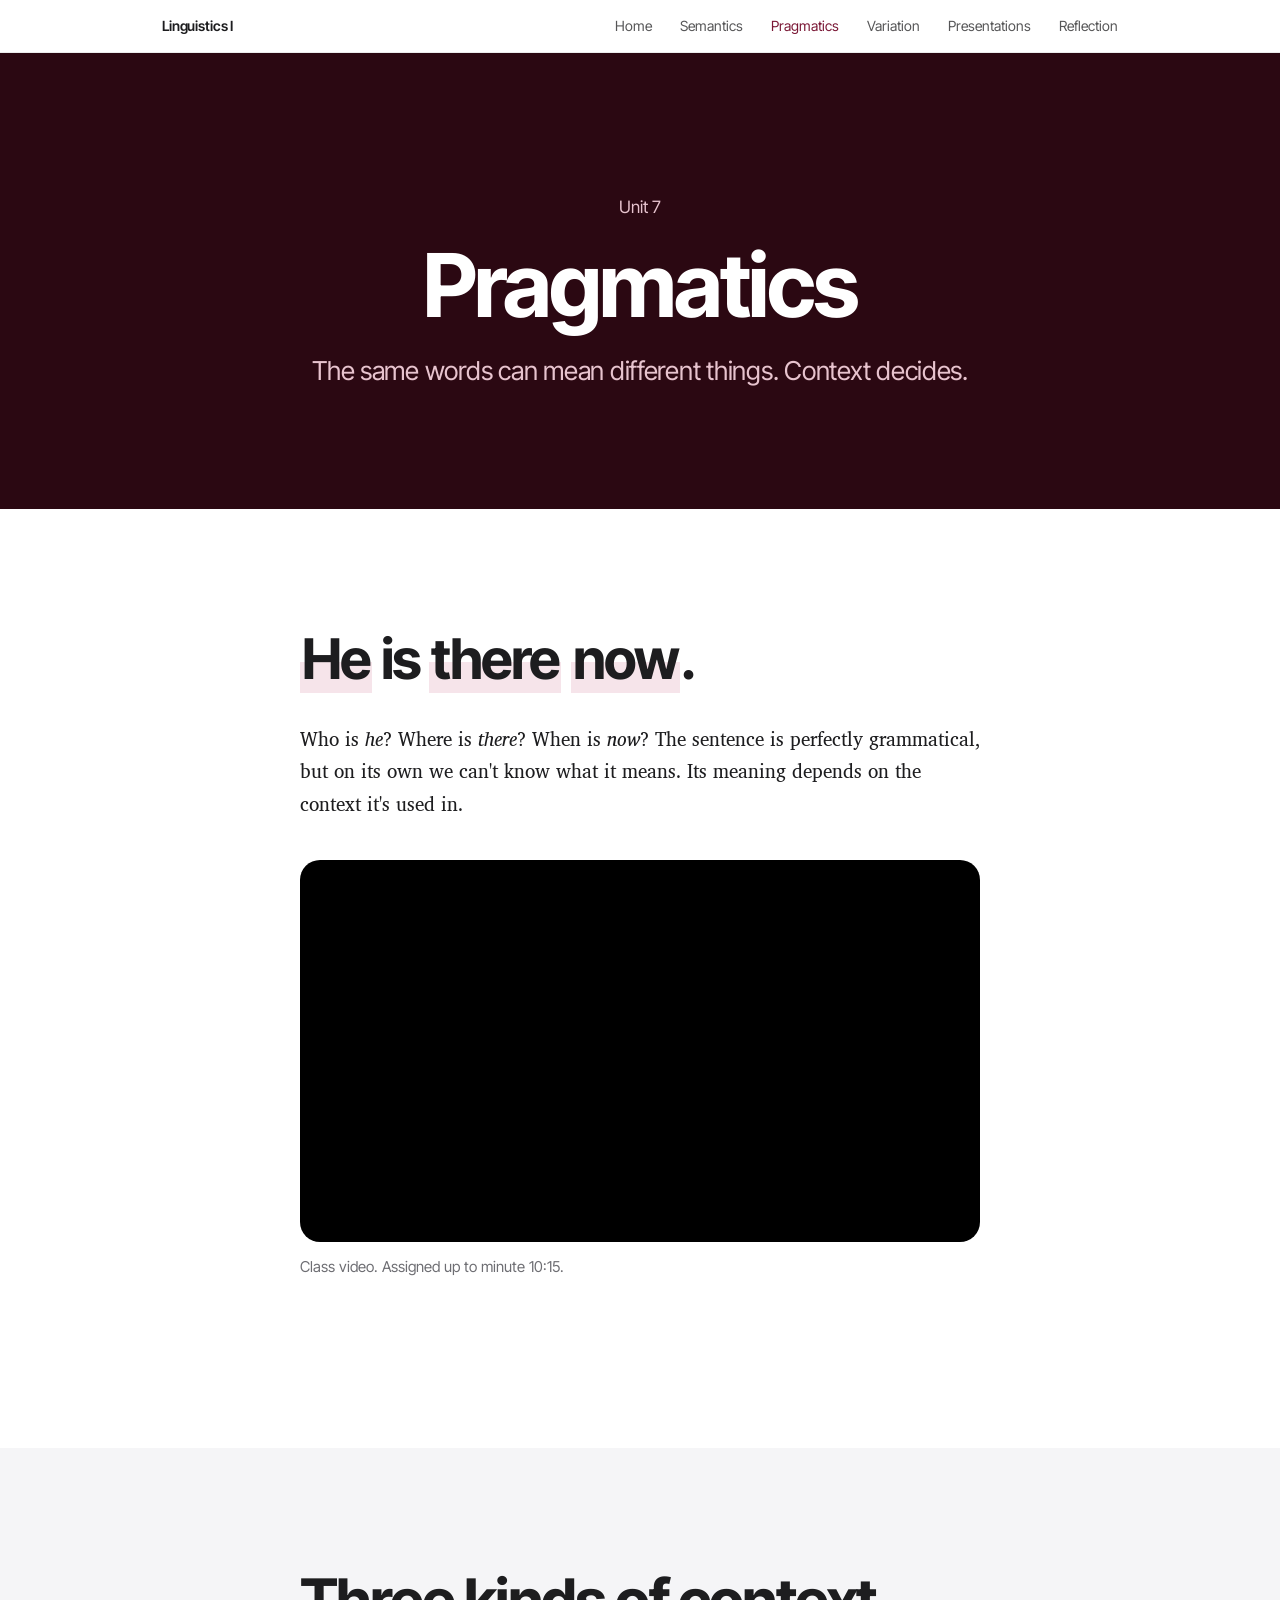
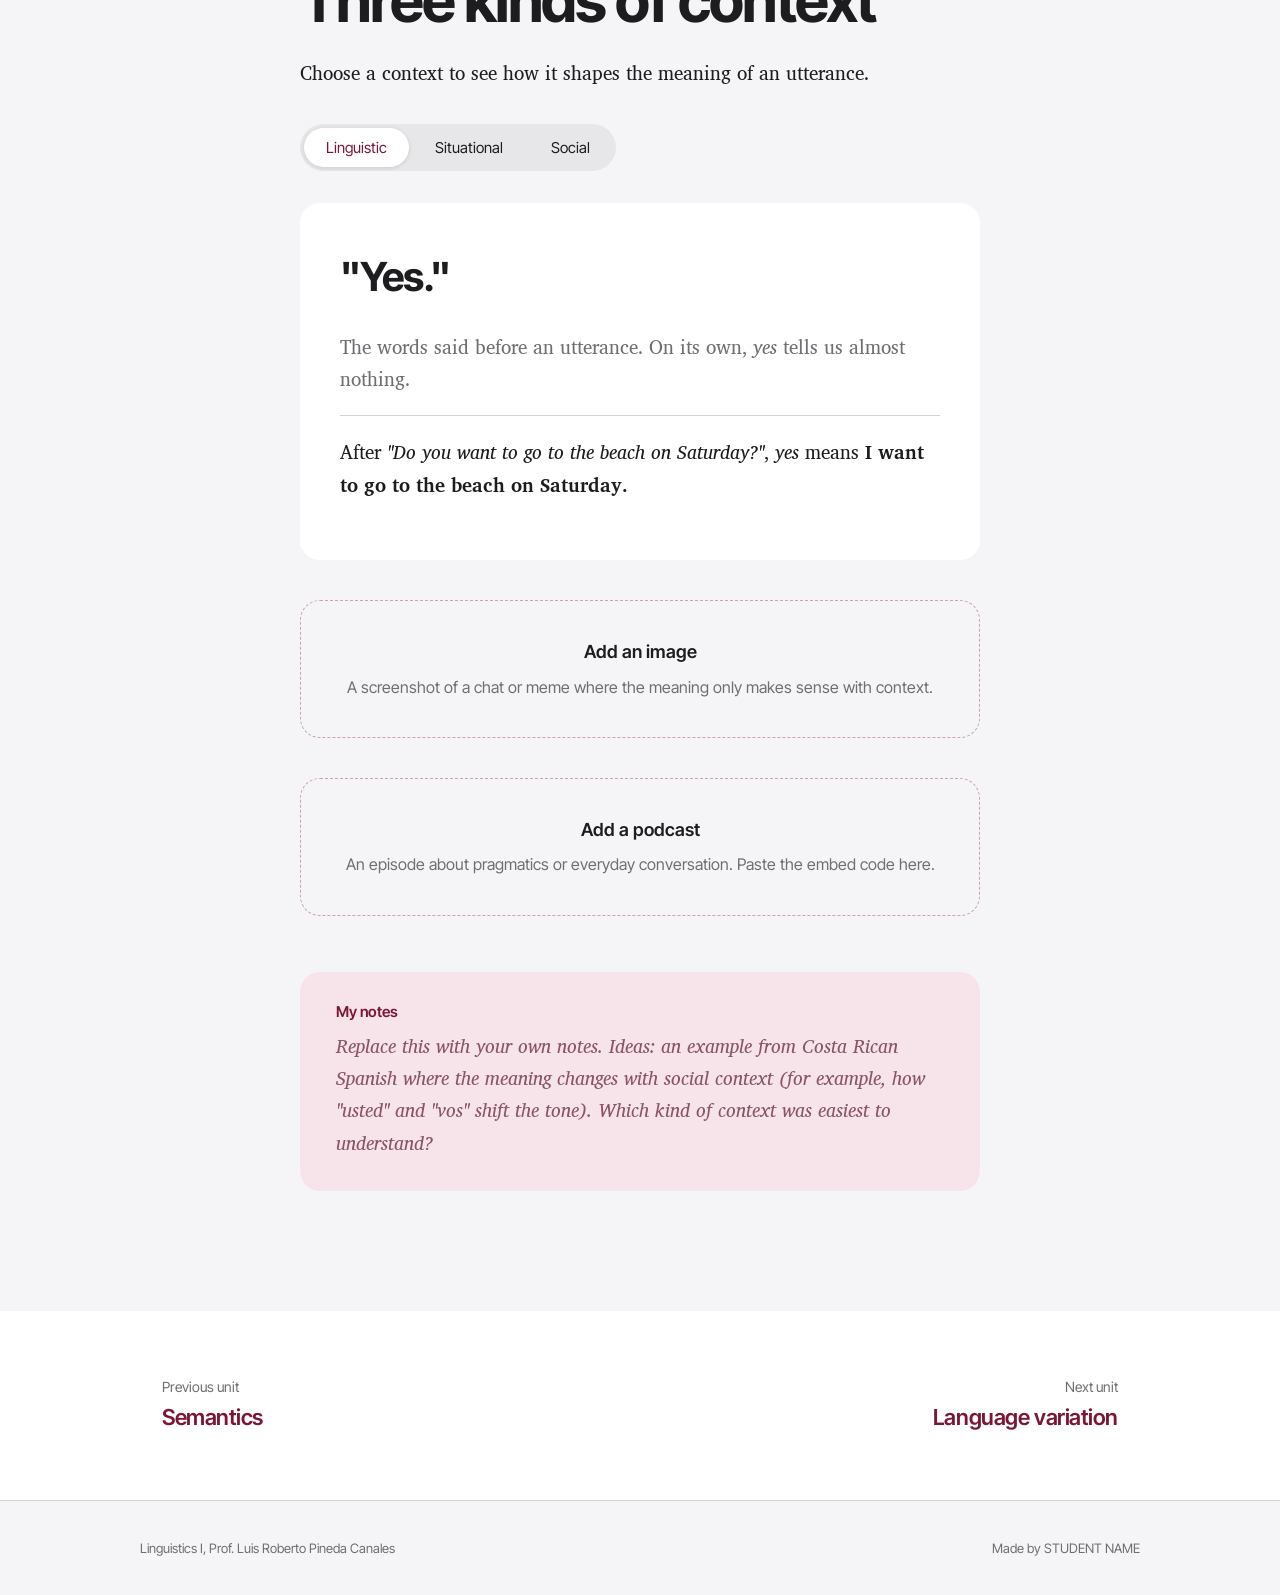
==== pragmatics.html @ 4e594017 "Vals project first demo" ====
<!DOCTYPE html>
<html lang="en">
<head>
  <meta charset="UTF-8">
  <meta name="viewport" content="width=device-width, initial-scale=1">
  <title>Pragmatics | Linguistics I</title>
  <link rel="preconnect" href="https://fonts.googleapis.com">
  <link rel="preconnect" href="https://fonts.gstatic.com" crossorigin>
  <link href="https://fonts.googleapis.com/css2?family=Charis+SIL:ital,wght@0,400;0,700;1,400&family=Inter+Tight:wght@400;500;600;700&display=swap" rel="stylesheet">
  <link rel="stylesheet" href="css/style.css">
</head>
<body>

<nav class="nav" aria-label="Main">
  <div class="nav-inner">
    <a class="brand" href="index.html">Linguistics I</a>
    <ul>
      <li><a href="index.html">Home</a></li>
      <li><a href="semantics.html">Semantics</a></li>
      <li><a href="pragmatics.html" aria-current="page">Pragmatics</a></li>
      <li><a href="variation.html">Variation</a></li>
      <li><a href="presentations.html">Presentations</a></li>
      <li><a href="reflection.html">Reflection</a></li>
    </ul>
  </div>
</nav>

<header class="unit-hero">
  <p class="unit-label">Unit 7</p>
  <h1 class="display">Pragmatics</h1>
  <p class="lede">The same words can mean different things. Context decides.</p>
</header>

<main>

  <section class="section">
    <div class="read">
      <p class="statement"><mark>He</mark> is <mark>there</mark> <mark>now</mark>.</p>
      <p>Who is <em>he</em>? Where is <em>there</em>? When is <em>now</em>? The sentence is perfectly grammatical, but on its own we can't know what it means. Its meaning depends on the context it's used in.</p>

      <div class="video">
        <iframe src="https://www.youtube-nocookie.com/embed/y-EdAwDZZoA?end=615" title="Pragmatics class video" loading="lazy" allow="accelerometer; encrypted-media; gyroscope; picture-in-picture" allowfullscreen></iframe>
      </div>
      <p class="video-caption">Class video. Assigned up to minute 10:15.</p>
    </div>
  </section>

  <section class="section alt">
    <div class="read">
      <h2>Three kinds of context</h2>
      <p>Choose a context to see how it shapes the meaning of an utterance.</p>

      <div class="seg" data-ctx-group role="group" aria-label="Kind of context">
        <button data-ctx="ctx-ling" aria-pressed="true">Linguistic</button>
        <button data-ctx="ctx-sit" aria-pressed="false">Situational</button>
        <button data-ctx="ctx-soc" aria-pressed="false">Social</button>
      </div>

      <div class="ctx-panel" id="ctx-ling">
        <p class="utterance">"Yes."</p>
        <p class="scene">The words said before an utterance. On its own, <em>yes</em> tells us almost nothing.</p>
        <p class="reading">After <em>"Do you want to go to the beach on Saturday?"</em>, <em>yes</em> means <strong>I want to go to the beach on Saturday.</strong></p>
      </div>

      <div class="ctx-panel" id="ctx-sit" hidden>
        <p class="utterance">"The professor left."</p>
        <p class="scene">The situation in which something is said: where we are, who is present, what is happening.</p>
        <p class="reading">If I'm a student sitting in Professor Sánchez's class right now, <em>the professor</em> most likely means <strong>Professor Sánchez.</strong></p>
      </div>

      <div class="ctx-panel" id="ctx-soc" hidden>
        <p class="utterance">"Can you take the trash?"</p>
        <p class="scene">The social relationship between the people speaking.</p>
        <p class="reading">From a parent to a child, this isn't a question about ability. It's <strong>a polite request</strong>, and everyone understands it that way because of who is speaking to whom.</p>
      </div>

      <div class="slot">
        <strong>Add an image</strong>
        A screenshot of a chat or meme where the meaning only makes sense with context.
      </div>

      <div class="slot">
        <strong>Add a podcast</strong>
        An episode about pragmatics or everyday conversation. Paste the embed code here.
      </div>

      <div class="notes">
        <h4>My notes</h4>
        <p class="prompt">Replace this with your own notes. Ideas: an example from Costa Rican Spanish where the meaning changes with social context (for example, how "usted" and "vos" shift the tone). Which kind of context was easiest to understand?</p>
      </div>
    </div>
  </section>

</main>

<nav class="pager" aria-label="Units">
  <a href="semantics.html"><small>Previous unit</small><span>Semantics</span></a>
  <a href="variation.html" style="text-align:right"><small>Next unit</small><span>Language variation</span></a>
</nav>

<footer class="footer">
  <div class="wrap">
    <span>Linguistics I, Prof. Luis Roberto Pineda Canales</span>
    <span>Made by STUDENT NAME</span>
  </div>
</footer>

<script src="js/main.js"></script>
</body>
</html>
---- css/style.css ----
/* ===== Tokens ===== */
:root {
  --wine: #7A1735;        /* primary */
  --wine-deep: #2B0812;   /* hero backgrounds */
  --wine-light: #E7C3CE;  /* text on dark wine */
  --rose: #F6E4EA;        /* notes + highlight */
  --ink: #1D1D1F;
  --muted: #6E6E73;
  --surface: #F5F5F7;
  --paper: #FFFFFF;
  --line: #D2D2D7;
  --display: "Inter Tight", system-ui, -apple-system, "Segoe UI", sans-serif;
  --serif: "Charis SIL", Georgia, "Times New Roman", serif;
  --max: 1000px;
  --read: 680px;
  --radius: 20px;
}

*, *::before, *::after { box-sizing: border-box; }
html { scroll-behavior: smooth; }
body {
  margin: 0;
  font-family: var(--serif);
  font-size: 19px;
  line-height: 1.7;
  color: var(--ink);
  background: var(--paper);
  -webkit-font-smoothing: antialiased;
}
a { color: var(--wine); }
:focus-visible { outline: 2px solid var(--wine); outline-offset: 3px; border-radius: 4px; }
img, iframe, svg { max-width: 100%; }
p { margin: 0 0 1em; }

/* ===== Navigation ===== */
.nav {
  position: sticky; top: 0; z-index: 20;
  background: rgba(255, 255, 255, 0.82);
  backdrop-filter: saturate(180%) blur(20px);
  -webkit-backdrop-filter: saturate(180%) blur(20px);
  border-bottom: 1px solid rgba(0, 0, 0, 0.08);
}
.nav-inner {
  max-width: var(--max); margin: 0 auto; padding: 0 22px; height: 52px;
  display: flex; align-items: center; justify-content: space-between;
  font-family: var(--display); font-size: 14px;
}
.brand { font-weight: 600; color: var(--ink); text-decoration: none; letter-spacing: -0.01em; }
.nav ul { list-style: none; display: flex; gap: 28px; margin: 0; padding: 0; }
.nav ul a { color: var(--ink); text-decoration: none; opacity: 0.75; transition: opacity .2s, color .2s; }
.nav ul a:hover, .nav ul a[aria-current="page"] { opacity: 1; color: var(--wine); }
@media (max-width: 640px) {
  .brand { display: none; }
  .nav-inner { justify-content: center; }
  .nav ul { gap: 20px; font-size: 13px; }
}

/* ===== Type ===== */
h1, h2, h3, h4 { font-family: var(--display); letter-spacing: -0.03em; line-height: 1.08; margin: 0; }
.display { font-size: clamp(48px, 8vw, 88px); font-weight: 700; }
h2 { font-size: clamp(36px, 5.5vw, 60px); font-weight: 700; margin-bottom: 24px; }
h3 { font-size: 26px; font-weight: 600; letter-spacing: -0.02em; margin: 64px 0 16px; }
.lede { font-family: var(--display); font-size: clamp(20px, 2.4vw, 26px); color: var(--muted); line-height: 1.4; letter-spacing: -0.01em; margin: 20px 0 0; }
.center { text-align: center; }
.center .lede { margin-left: auto; margin-right: auto; max-width: 720px; }
mark { background: linear-gradient(transparent 55%, var(--rose) 55%); color: inherit; padding: 0 2px; }
.ipa { font-family: var(--serif); }

/* ===== Home hero ===== */
.hero {
  background: var(--wine-deep); color: #fff;
  min-height: calc(100svh - 52px);
  display: flex; flex-direction: column; align-items: center; justify-content: center;
  text-align: center; padding: 80px 22px;
}
.hero .kicker { font-family: var(--display); font-size: 17px; color: var(--wine-light); margin: 0 0 24px; letter-spacing: -0.01em; }
.word {
  all: unset; cursor: pointer;
  font-family: var(--display); font-weight: 700;
  font-size: clamp(120px, 26vw, 300px); line-height: 0.9; letter-spacing: -0.06em;
  padding: 0 0.08em;
  background: linear-gradient(transparent 64%, rgba(196, 58, 100, 0.55) 64%, rgba(196, 58, 100, 0.55) 88%, transparent 88%);
}
.word:focus-visible { outline: 2px solid #fff; outline-offset: 10px; }
.hero .ipa { font-size: 22px; color: var(--wine-light); margin: 32px 0 6px; }
.sense { font-style: italic; font-size: clamp(22px, 3vw, 32px); margin: 0; min-height: 1.5em; transition: opacity .25s ease; }
.sense.fading { opacity: 0; }
.hint { font-family: var(--display); font-size: 14px; color: #B98C9A; margin: 48px 0 0; }

/* One orchestrated entrance on the home hero */
.hero > * { animation: rise .9s cubic-bezier(.2, .7, .2, 1) both; }
.hero > *:nth-child(2) { animation-delay: .15s; }
.hero > *:nth-child(3) { animation-delay: .35s; }
.hero > *:nth-child(4) { animation-delay: .45s; }
.hero > *:nth-child(5) { animation-delay: .8s; }
@keyframes rise { from { opacity: 0; transform: translateY(18px); } to { opacity: 1; transform: none; } }

/* ===== Unit hero ===== */
.unit-hero { background: var(--wine-deep); color: #fff; text-align: center; padding: 140px 22px 120px; }
.unit-hero .unit-label { font-family: var(--display); font-size: 17px; color: var(--wine-light); margin: 0 0 16px; }
.unit-hero .lede { color: var(--wine-light); }

/* ===== Sections ===== */
.section { padding: 120px 22px; }
.section.alt { background: var(--surface); }
.wrap { max-width: var(--max); margin: 0 auto; }
.read { max-width: var(--read); margin: 0 auto; }
@media (max-width: 640px) { .section { padding: 80px 20px; } .unit-hero { padding: 100px 20px 80px; } }

/* ===== Home: unit cards ===== */
.units { display: grid; grid-template-columns: repeat(auto-fit, minmax(280px, 1fr)); gap: 20px; margin-top: 64px; }
.unit-card {
  display: flex; flex-direction: column; background: var(--paper); border-radius: var(--radius);
  padding: 44px 36px; text-decoration: none; color: var(--ink); min-height: 300px;
  transition: transform .35s cubic-bezier(.2, .7, .2, 1);
}
.unit-card:hover { transform: scale(1.015); }
.unit-card .num { font-family: var(--display); color: var(--wine); font-size: 15px; font-weight: 600; }
.unit-card h3 { margin: 10px 0 12px; font-size: 36px; }
.unit-card p { color: var(--muted); font-size: 17px; line-height: 1.55; }
.unit-card .go { margin-top: auto; font-family: var(--display); font-size: 16px; color: var(--wine); }
.unit-card.soon { background: transparent; border: 1.5px dashed var(--line); color: var(--muted); }
.unit-card.soon:hover { transform: none; }
.unit-card.soon h3 { color: var(--muted); }

/* ===== Buttons ===== */
.btn {
  display: inline-block; font-family: var(--display); font-size: 17px; font-weight: 500;
  padding: 12px 26px; border-radius: 980px; border: 1px solid var(--wine);
  background: var(--wine); color: #fff; text-decoration: none; cursor: pointer;
  transition: background .2s, color .2s;
}
.btn:hover { background: #5E1029; }
.btn.ghost { background: transparent; color: var(--wine); }
.btn.ghost:hover { background: var(--wine); color: #fff; }

/* ===== Dictionary-style entries ===== */
.entries { margin: 32px 0; }
.entry { border-top: 1px solid var(--line); padding: 28px 0; }
.entry:last-child { border-bottom: 1px solid var(--line); }
.entry dt { font-family: var(--display); font-size: 24px; font-weight: 600; letter-spacing: -0.02em; }
.entry dt .ipa, .entry dt .pos { font-family: var(--serif); font-weight: 400; font-size: 17px; color: var(--wine); margin-left: 10px; letter-spacing: 0; }
.entry dd { margin: 8px 0 0; color: #3A3A3C; }
.entry .ex { font-style: italic; color: var(--muted); }

/* ===== Statement ===== */
.statement { font-family: var(--display); font-weight: 700; font-size: clamp(34px, 5vw, 56px); letter-spacing: -0.035em; line-height: 1.1; margin: 0 0 32px; }
.statement .soft { color: var(--muted); }

/* ===== Figures ===== */
.figure { background: var(--paper); border-radius: var(--radius); padding: 48px 32px 32px; margin: 48px 0; text-align: center; }
.section:not(.alt) .figure { background: var(--surface); }
.figure svg { width: 100%; max-width: 560px; height: auto; }
.figure figcaption { font-family: var(--display); font-size: 15px; color: var(--muted); margin-top: 20px; }

/* ===== Video ===== */
.video { position: relative; aspect-ratio: 16 / 9; border-radius: var(--radius); overflow: hidden; background: #000; margin: 40px 0 12px; }
.video iframe { position: absolute; inset: 0; width: 100%; height: 100%; border: 0; }
.video-caption { font-family: var(--display); font-size: 15px; color: var(--muted); margin: 0 0 48px; }
.videos { display: grid; grid-template-columns: repeat(auto-fit, minmax(320px, 1fr)); gap: 24px; }

/* ===== Personal notes (her voice) ===== */
.notes { background: var(--rose); border-radius: var(--radius); padding: 32px 36px; margin: 56px 0 0; }
.notes h4 { font-size: 15px; font-weight: 600; color: var(--wine); letter-spacing: -0.01em; margin: 0 0 10px; }
.notes p { font-style: italic; margin: 0 0 .6em; }
.notes p:last-child { margin: 0; }
.notes .prompt { color: #8A5566; }

/* ===== Empty media slots ===== */
.slot {
  border: 1.5px dashed #C9A3AF; border-radius: var(--radius); padding: 36px 28px; margin: 40px 0;
  text-align: center; font-family: var(--display); font-size: 16px; color: var(--muted);
}
.slot strong { display: block; color: var(--ink); font-size: 18px; font-weight: 600; margin-bottom: 6px; }

/* ===== Tables ===== */
.table-wrap { overflow-x: auto; margin: 32px 0; }
table { width: 100%; border-collapse: collapse; font-size: 17px; min-width: 520px; }
th { font-family: var(--display); font-weight: 600; font-size: 14px; color: var(--muted); text-align: left; padding: 12px 16px 12px 0; border-bottom: 1px solid var(--ink); }
td { padding: 16px 16px 16px 0; border-bottom: 1px solid var(--line); vertical-align: top; }
td.yes { color: var(--wine); font-family: var(--display); font-weight: 600; }

/* ===== Quiz ===== */
.quiz { background: var(--paper); border-radius: var(--radius); padding: 48px 40px; margin: 48px 0 0; }
.quiz-progress { font-family: var(--display); font-size: 14px; color: var(--muted); margin: 0 0 24px; }
.quiz-premise, .quiz-conclusion { font-family: var(--display); font-size: clamp(22px, 3vw, 28px); font-weight: 600; letter-spacing: -0.02em; line-height: 1.25; margin: 0; }
.quiz-arrow { font-family: var(--display); color: var(--wine); font-size: 15px; margin: 12px 0; }
.quiz-question { font-family: var(--display); color: var(--muted); font-size: 16px; margin: 28px 0 16px; }
.choices { display: flex; gap: 12px; flex-wrap: wrap; }
.choices .btn[aria-pressed="true"] { background: var(--wine); color: #fff; }
.feedback { margin-top: 24px; min-height: 2em; }
.feedback .verdict { font-family: var(--display); font-weight: 600; }
.feedback .right { color: var(--wine); }
.feedback .wrong { color: var(--ink); }
@media (max-width: 640px) { .quiz { padding: 36px 24px; } .notes { padding: 28px 24px; } }

/* ===== Segmented control (pragmatics) ===== */
.seg { display: inline-flex; flex-wrap: wrap; background: rgba(0, 0, 0, 0.06); border-radius: 980px; padding: 4px; gap: 4px; margin: 16px 0 32px; }
.seg button {
  border: 0; background: transparent; border-radius: 980px; padding: 10px 22px;
  font-family: var(--display); font-size: 15px; color: var(--ink); cursor: pointer;
}
.seg button[aria-pressed="true"] { background: var(--paper); color: var(--wine); box-shadow: 0 1px 4px rgba(0, 0, 0, 0.12); }
.ctx-panel { background: var(--paper); border-radius: var(--radius); padding: 40px; }
.section:not(.alt) .ctx-panel { background: var(--surface); }
.ctx-panel .utterance { font-family: var(--display); font-size: clamp(28px, 4vw, 40px); font-weight: 700; letter-spacing: -0.03em; margin: 0 0 20px; }
.ctx-panel .scene { color: var(--muted); }
.ctx-panel .reading { border-top: 1px solid var(--line); padding-top: 20px; margin-top: 20px; }
@media (max-width: 640px) { .ctx-panel { padding: 28px 24px; } }

/* ===== Journal (reflection) ===== */
.journal-entry { border-top: 1px solid var(--line); padding: 36px 0; }
.journal-entry h3 { margin: 0 0 12px; font-size: 22px; }
.journal-entry .date { font-family: var(--display); font-size: 14px; color: var(--wine); margin: 0 0 6px; }

/* ===== Prev / next ===== */
.pager { display: flex; justify-content: space-between; gap: 16px; flex-wrap: wrap; max-width: var(--max); margin: 0 auto; padding: 64px 22px; font-family: var(--display); }
.pager a { text-decoration: none; color: var(--ink); }
.pager small { display: block; color: var(--muted); font-size: 14px; }
.pager span { font-size: 22px; font-weight: 600; letter-spacing: -0.02em; color: var(--wine); }

/* ===== Footer ===== */
.footer { background: var(--surface); border-top: 1px solid var(--line); padding: 36px 22px; font-family: var(--display); font-size: 13px; color: var(--muted); }
.footer .wrap { display: flex; justify-content: space-between; gap: 12px; flex-wrap: wrap; }

/* ===== Mobile nav: scroll when it doesn't fit ===== */
@media (max-width: 640px) {
  .nav-inner { justify-content: flex-start; padding: 0; }
  .nav ul { overflow-x: auto; white-space: nowrap; padding: 0 20px; gap: 22px; scrollbar-width: none; }
  .nav ul::-webkit-scrollbar { display: none; }
}

/* ===== Presentation credit ===== */
.credit { font-family: var(--display); font-size: 16px; color: var(--wine-light); margin: 24px 0 0; }

/* ===== Slide gallery ===== */
.gallery-wrap { position: relative; margin: 48px 0 0; }
.gallery {
  display: flex; gap: 20px; overflow-x: auto; scroll-snap-type: x mandatory;
  padding: 0 max(22px, calc((100vw - var(--max)) / 2)) 8px; scrollbar-width: none;
}
.gallery::-webkit-scrollbar { display: none; }
.gallery figure { flex: 0 0 min(820px, 86vw); margin: 0; scroll-snap-align: center; }
.gallery img { display: block; width: 100%; height: auto; aspect-ratio: 16 / 9; object-fit: cover; border-radius: var(--radius); background: var(--surface); box-shadow: 0 2px 20px rgba(0, 0, 0, 0.08); }
.gallery figcaption { font-family: var(--display); font-size: 14px; color: var(--muted); margin-top: 12px; }
.gallery-controls { display: flex; justify-content: center; align-items: center; gap: 16px; margin-top: 24px; font-family: var(--display); font-size: 14px; color: var(--muted); }
.round {
  width: 44px; height: 44px; border-radius: 50%; border: 0; cursor: pointer;
  background: rgba(0, 0, 0, 0.07); color: var(--ink); font-size: 20px; line-height: 1;
  display: inline-flex; align-items: center; justify-content: center; transition: background .2s;
}
.round:hover { background: rgba(0, 0, 0, 0.12); }

/* ===== Spelling switch (British / American) ===== */
.spell-grid { display: grid; grid-template-columns: repeat(2, minmax(0, 1fr)); gap: 12px; margin: 8px 0 24px; }
@media (max-width: 480px) { .spell-grid { grid-template-columns: 1fr; } }
.spell-group { background: var(--paper); border-radius: var(--radius); padding: 28px 28px 20px; }
.section:not(.alt) .spell-group { background: var(--surface); }
.spell-group h4 { font-size: 15px; font-weight: 600; color: var(--muted); letter-spacing: -0.01em; margin: 0 0 12px; }
.spell { display: block; font-family: var(--display); font-size: 28px; font-weight: 600; letter-spacing: -0.02em; line-height: 1.5; }
.spell .end { color: var(--wine); transition: color .3s; }

/* ===== Mirror tables (Spanish / Italian) ===== */
.mirror { display: grid; grid-template-columns: 1fr 1fr; gap: 0; background: var(--paper); border-radius: var(--radius); overflow: hidden; margin: 32px 0; }
.section:not(.alt) .mirror { background: var(--surface); }
.mirror > div { padding: 28px 28px 20px; }
.mirror > div + div { border-left: 1px solid var(--line); }
.mirror h4 { font-size: 15px; font-weight: 600; color: var(--wine); margin: 0 0 12px; letter-spacing: -0.01em; }
.mirror ul { list-style: none; margin: 0; padding: 0; }
.mirror li { padding: 8px 0; border-top: 1px solid var(--line); }
.mirror li:first-child { border-top: 0; }
.mirror .arrow { color: var(--muted); }
@media (max-width: 560px) { .mirror > div { padding: 22px 18px 14px; } .mirror li { font-size: 17px; } }

/* ===== Minimal pairs ===== */
.pairs { display: grid; grid-template-columns: repeat(auto-fit, minmax(180px, 1fr)); gap: 16px; margin: 32px 0; }
.pair { background: var(--paper); border-radius: var(--radius); padding: 32px 28px; }
.section:not(.alt) .pair { background: var(--surface); }
.pair .lang { font-family: var(--display); font-size: 14px; color: var(--muted); margin: 0 0 14px; }
.pair .w { font-family: var(--display); font-size: 30px; font-weight: 700; letter-spacing: -0.03em; margin: 0; line-height: 1.2; }
.pair .w b { color: var(--wine); }
.pair .g { color: var(--muted); font-style: italic; margin: 0 0 12px; }
.pair .g:last-child { margin: 0; }
.pair .why { font-family: var(--display); font-size: 15px; color: var(--ink); border-top: 1px solid var(--line); padding-top: 14px; margin: 14px 0 0; }

.aside { font-family: var(--display); font-size: 15px; color: var(--muted); line-height: 1.5; margin: -16px 0 32px; }

@media (prefers-reduced-motion: reduce) {
  html { scroll-behavior: auto; }
  *, *::before, *::after { animation: none !important; transition: none !important; }
}
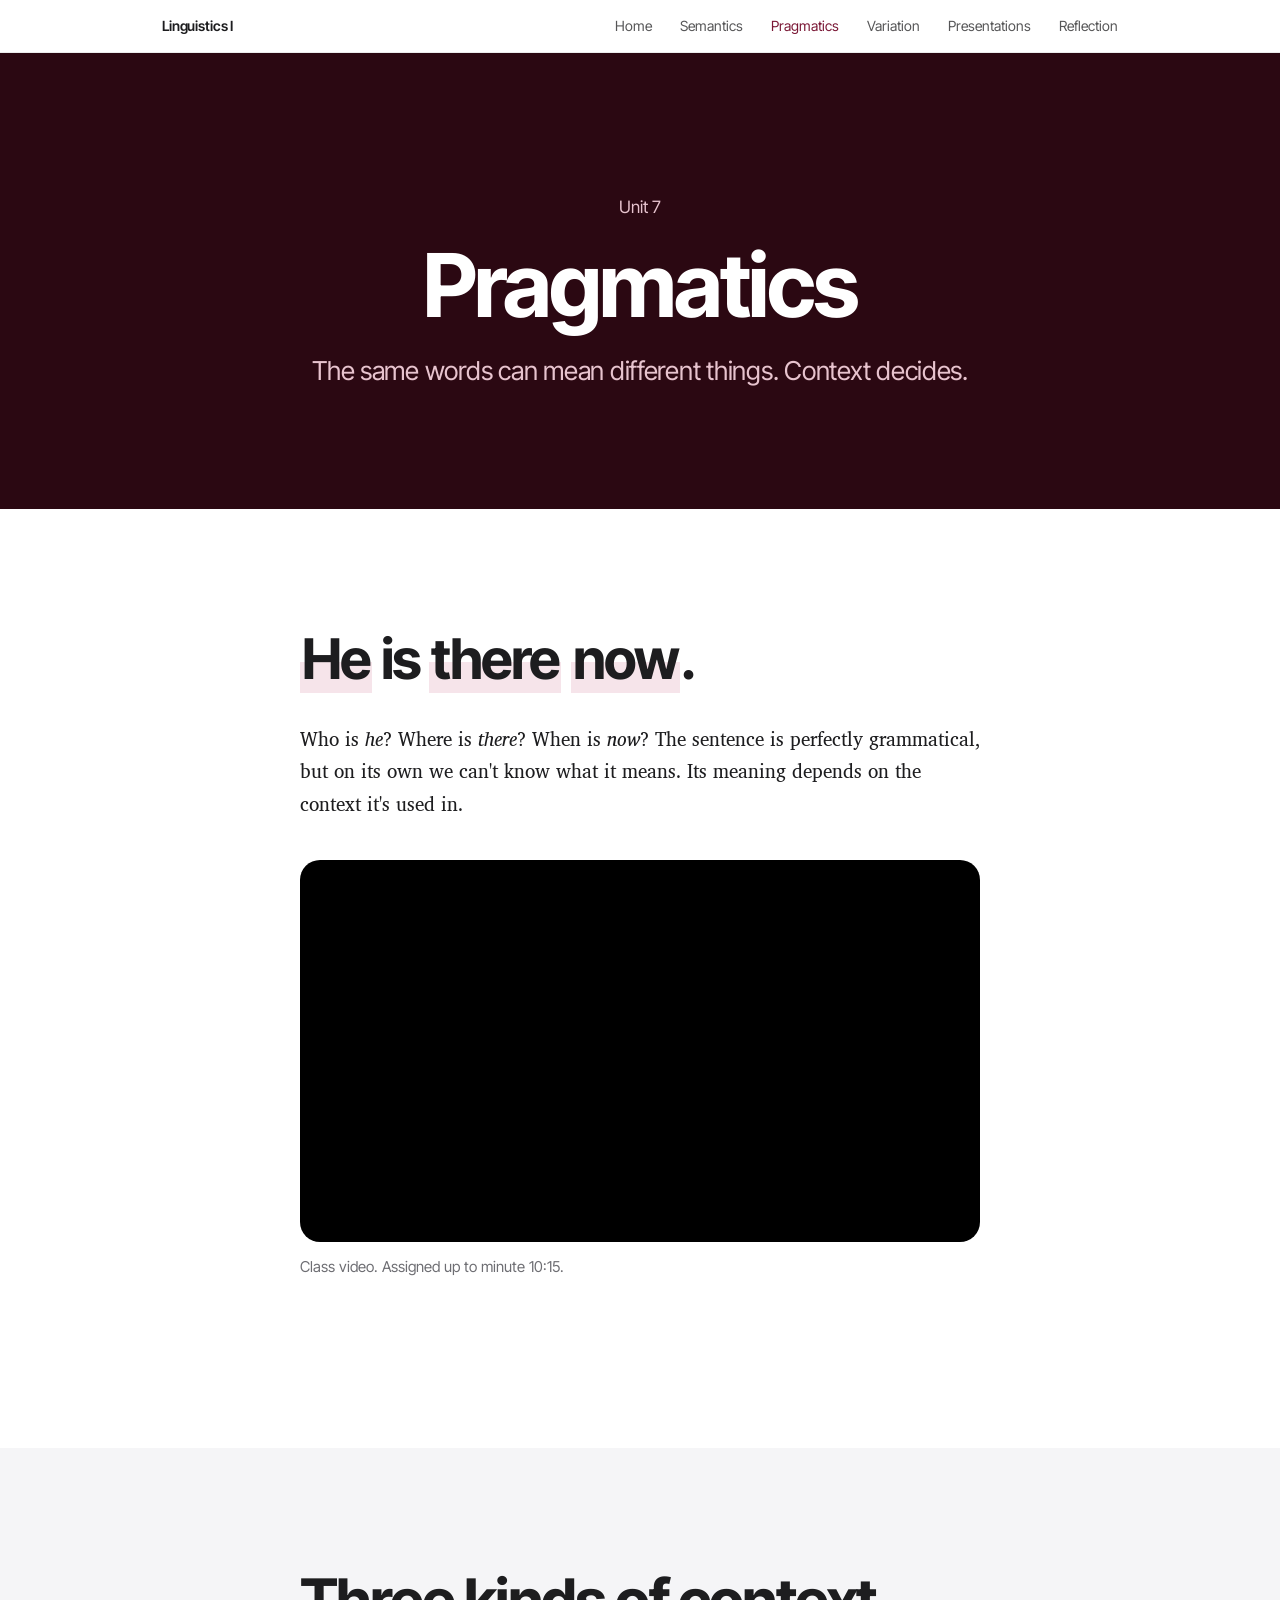
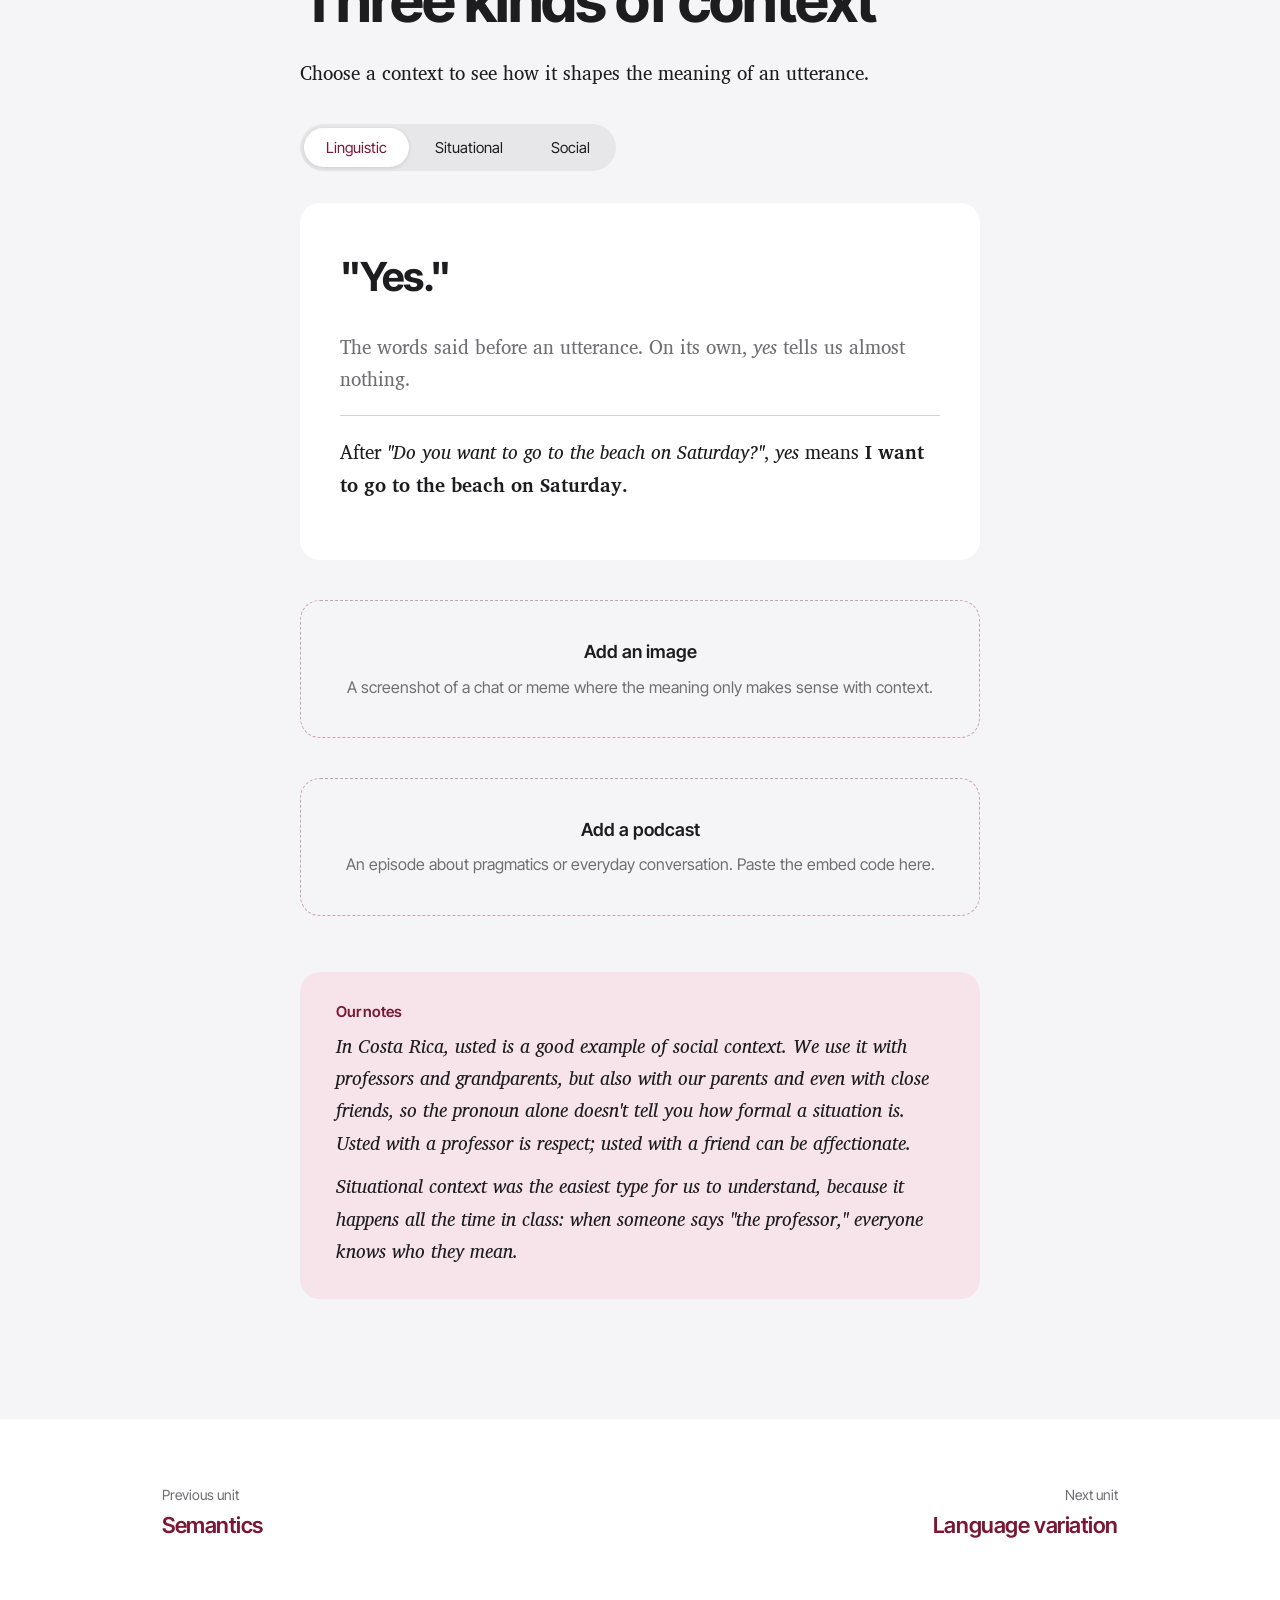
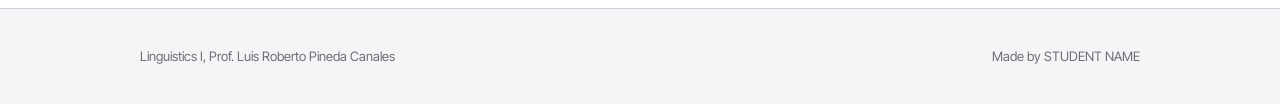
==== commit 630d9694: "mmm" ====
--- a/pragmatics.html
+++ b/pragmatics.html
@@ -85,8 +85,9 @@
       </div>
 
       <div class="notes">
-        <h4>My notes</h4>
-        <p class="prompt">Replace this with your own notes. Ideas: an example from Costa Rican Spanish where the meaning changes with social context (for example, how "usted" and "vos" shift the tone). Which kind of context was easiest to understand?</p>
+        <h4>Our notes</h4>
+        <p>In Costa Rica, <em>usted</em> is a good example of social context. We use it with professors and grandparents, but also with our parents and even with close friends, so the pronoun alone doesn't tell you how formal a situation is. <em>Usted</em> with a professor is respect; <em>usted</em> with a friend can be affectionate.</p>
+        <p>Situational context was the easiest type for us to understand, because it happens all the time in class: when someone says "the professor," everyone knows who they mean.</p>
       </div>
     </div>
   </section>
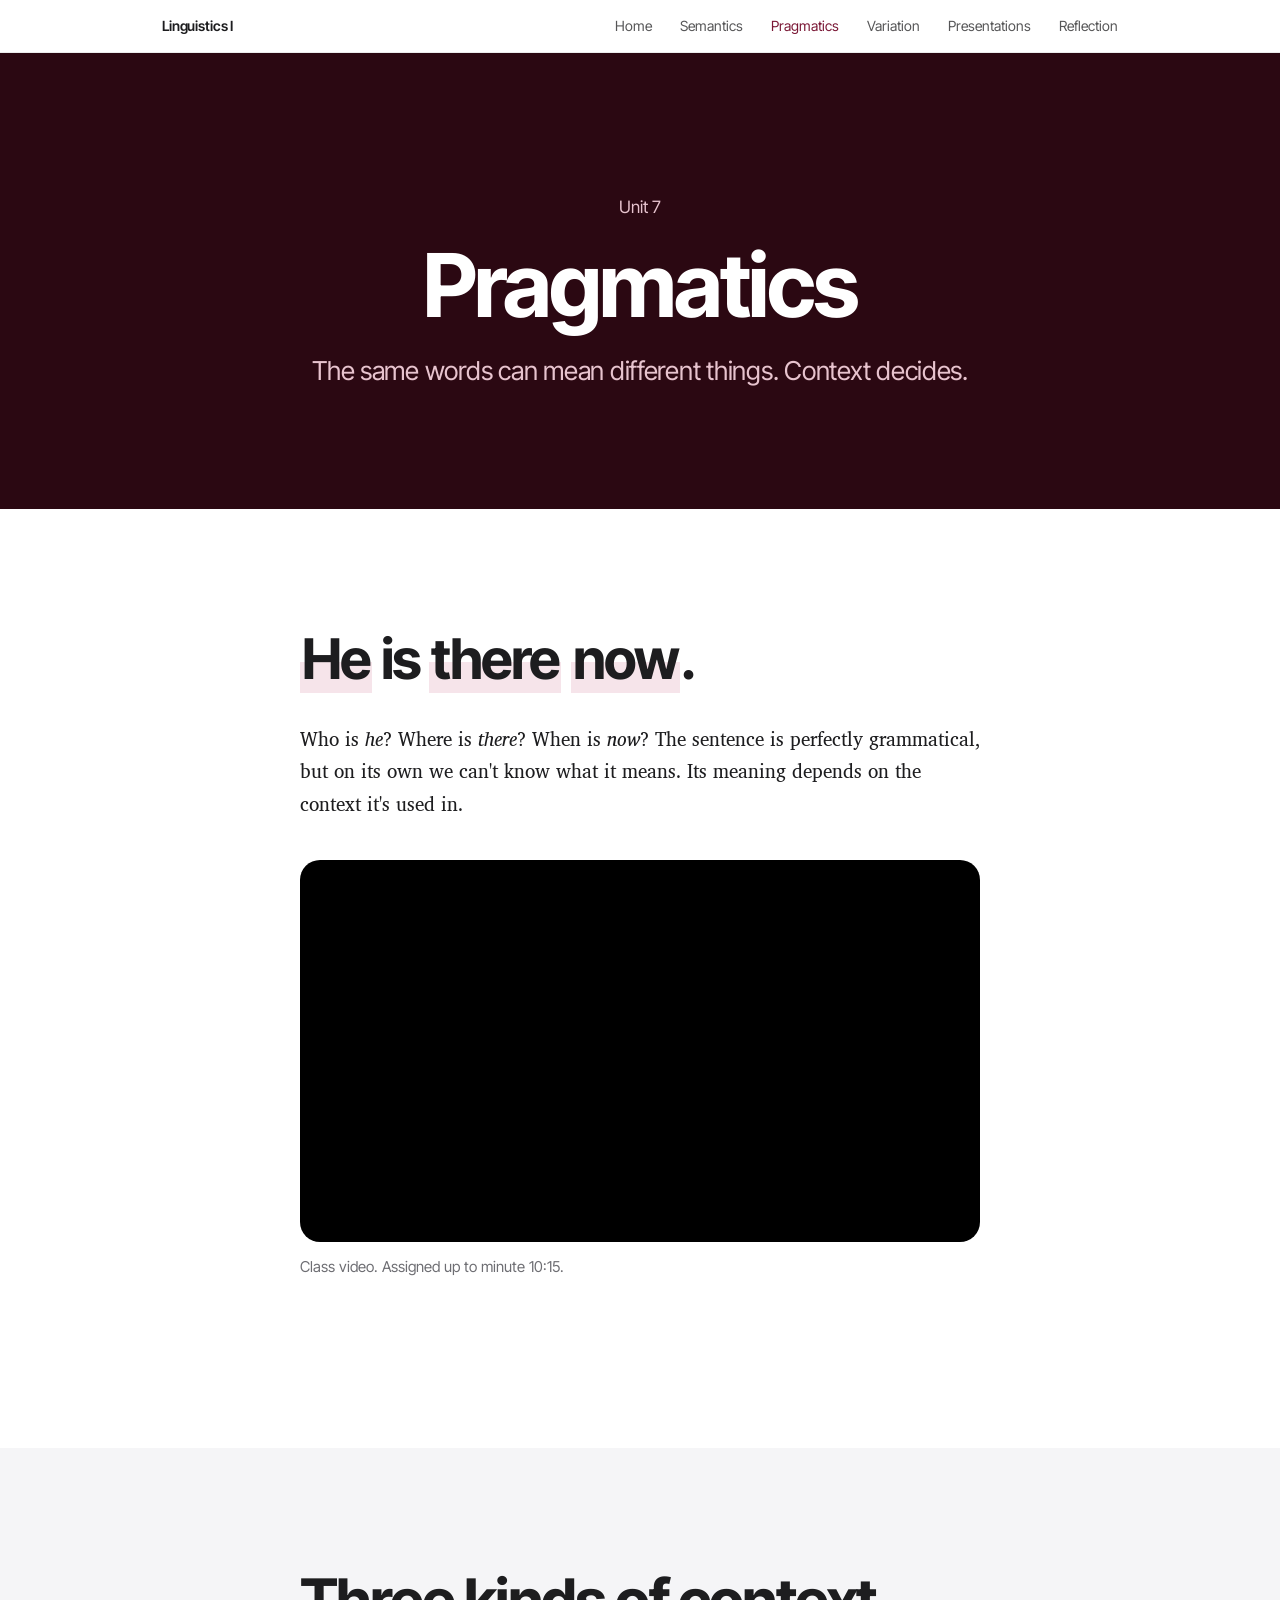
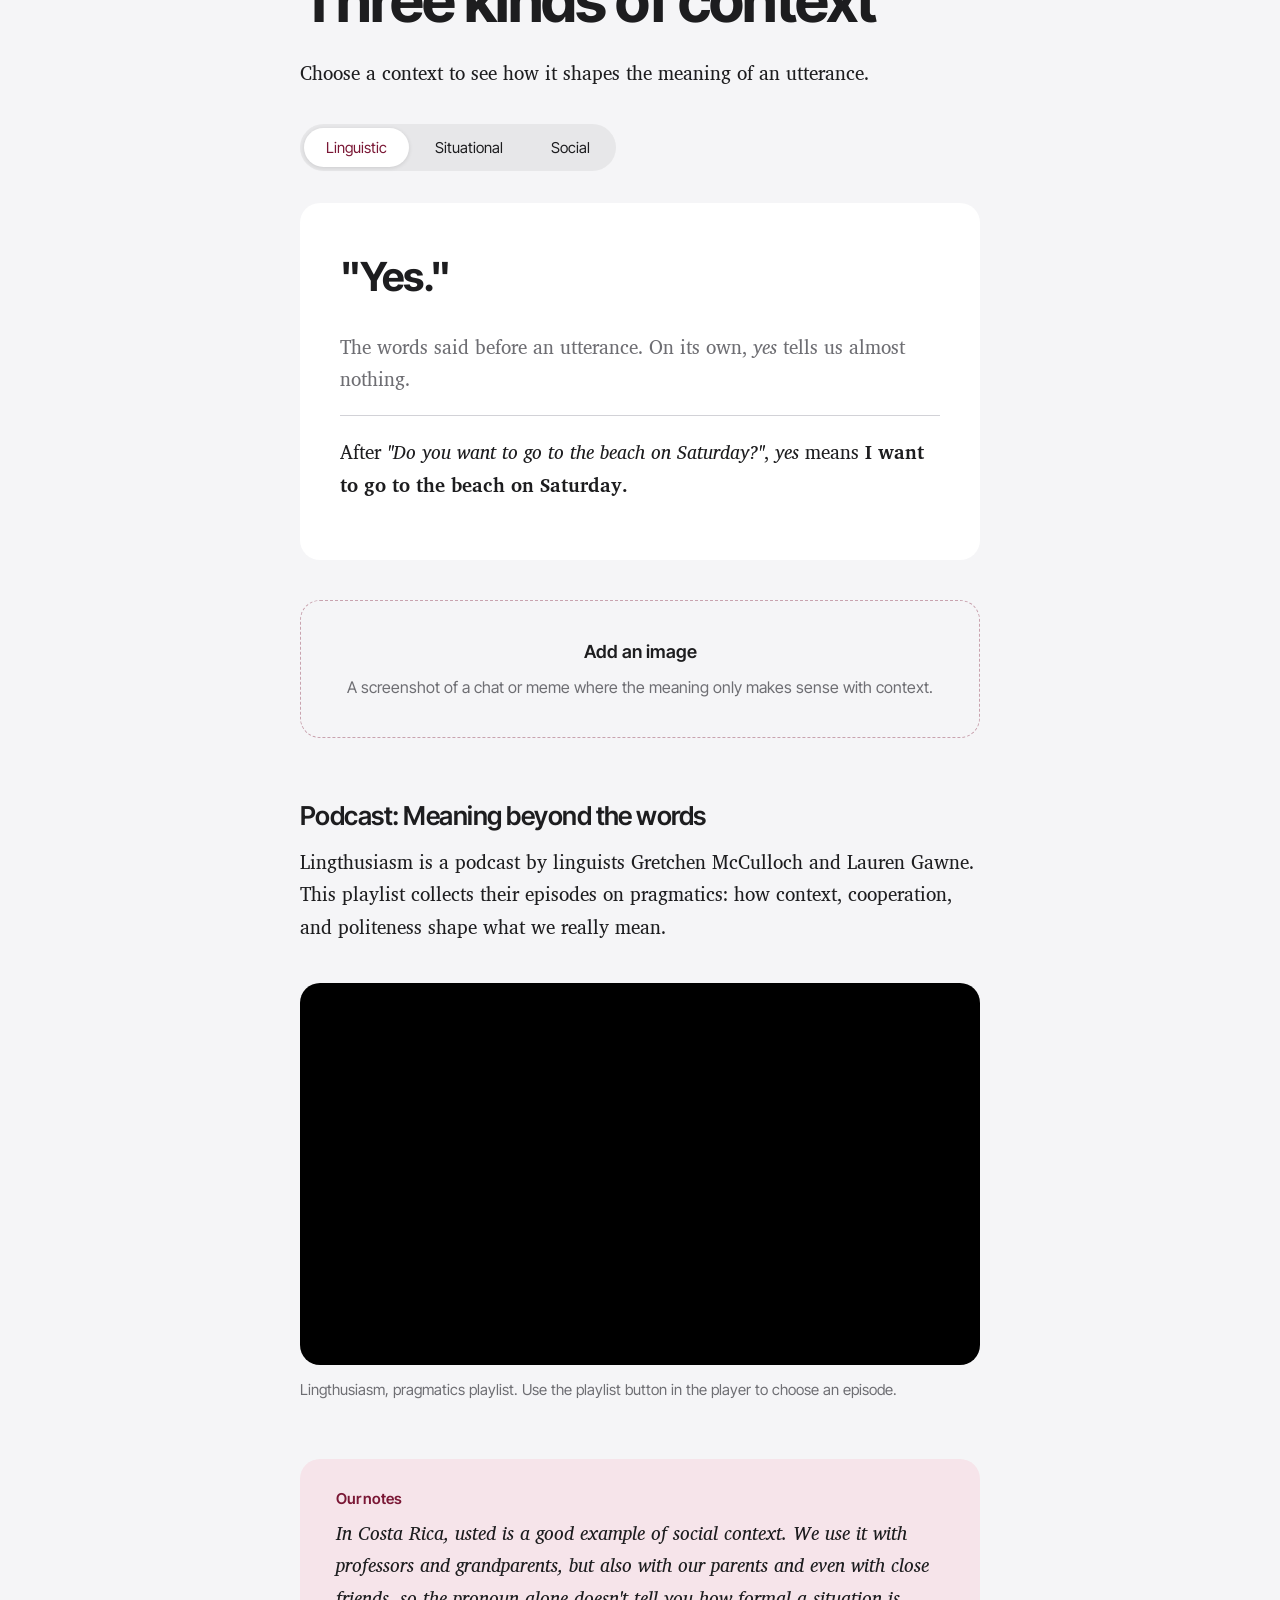
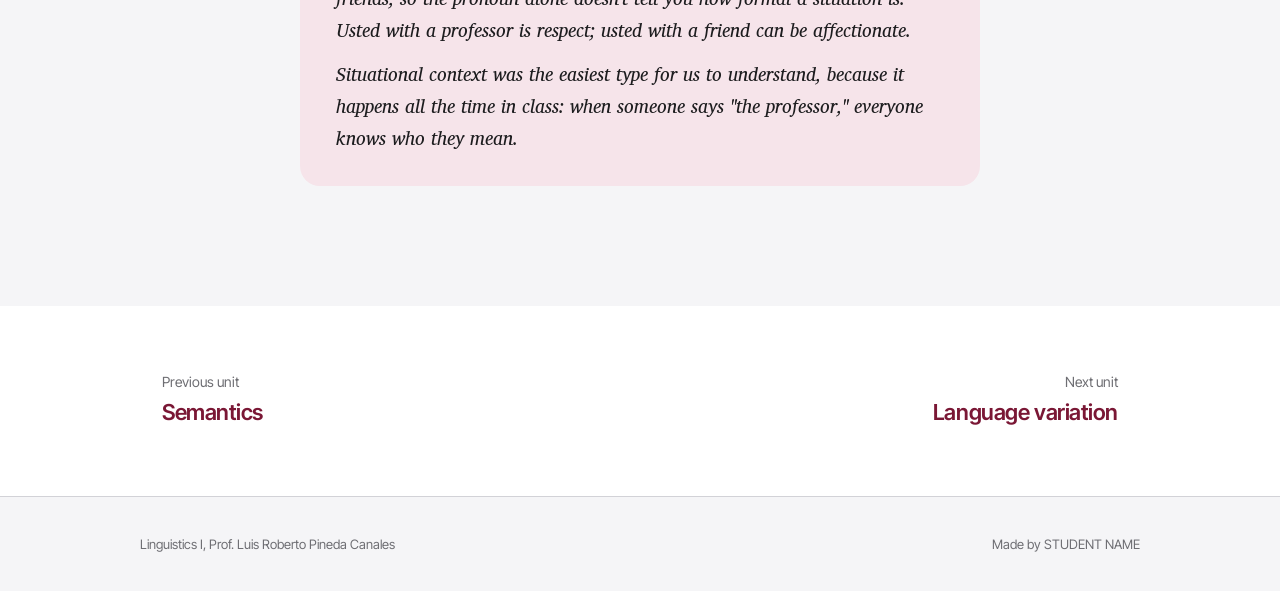
==== commit 73361625: "podcasts" ====
--- a/pragmatics.html
+++ b/pragmatics.html
@@ -79,10 +79,12 @@
         A screenshot of a chat or meme where the meaning only makes sense with context.
       </div>
 
-      <div class="slot">
-        <strong>Add a podcast</strong>
-        An episode about pragmatics or everyday conversation. Paste the embed code here.
+      <h3>Podcast: Meaning beyond the words</h3>
+      <p>Lingthusiasm is a podcast by linguists Gretchen McCulloch and Lauren Gawne. This playlist collects their episodes on pragmatics: how context, cooperation, and politeness shape what we really mean.</p>
+      <div class="video">
+        <iframe src="https://www.youtube-nocookie.com/embed/videoseries?list=PLcqOJ708UoXT1KmfcY841iR3vtkXVfi1i" title="Lingthusiasm: pragmatics episodes" loading="lazy" allow="accelerometer; encrypted-media; gyroscope; picture-in-picture" allowfullscreen></iframe>
       </div>
+      <p class="video-caption">Lingthusiasm, pragmatics playlist. Use the playlist button in the player to choose an episode.</p>
 
       <div class="notes">
         <h4>Our notes</h4>
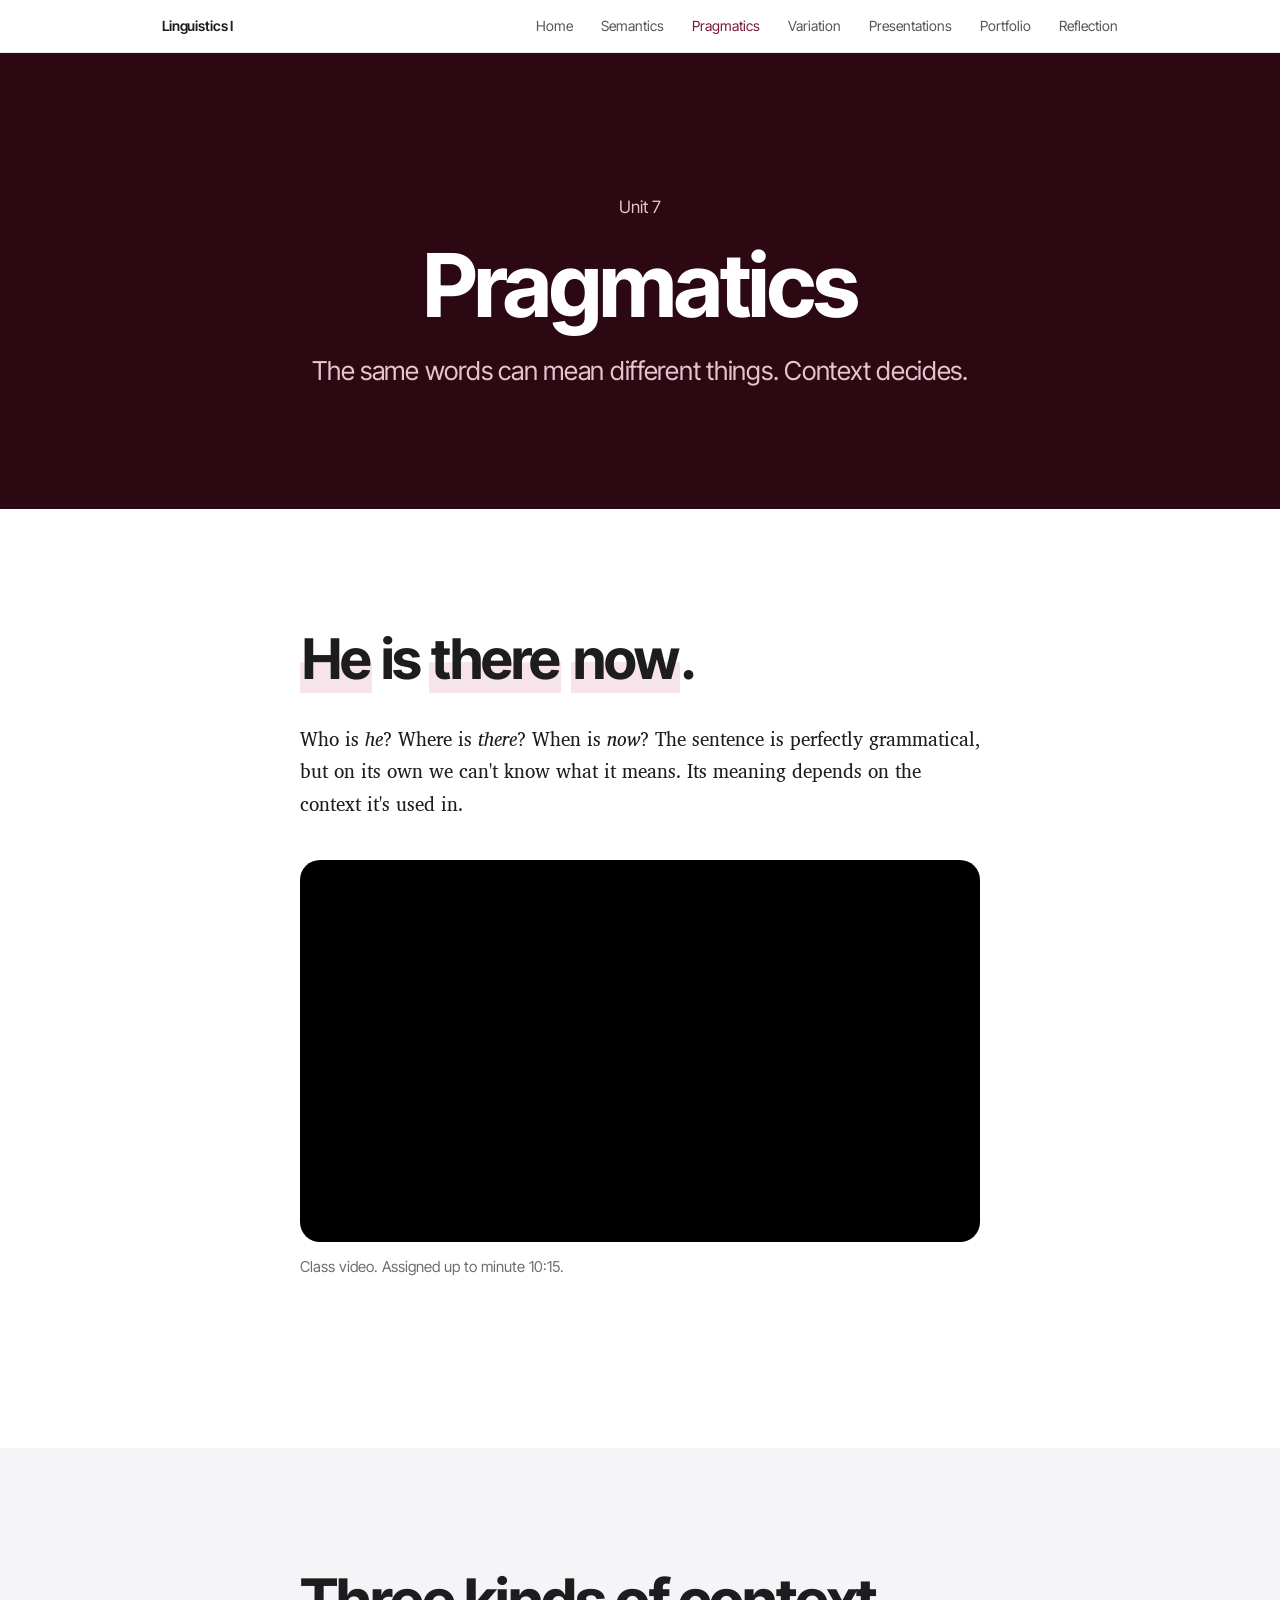
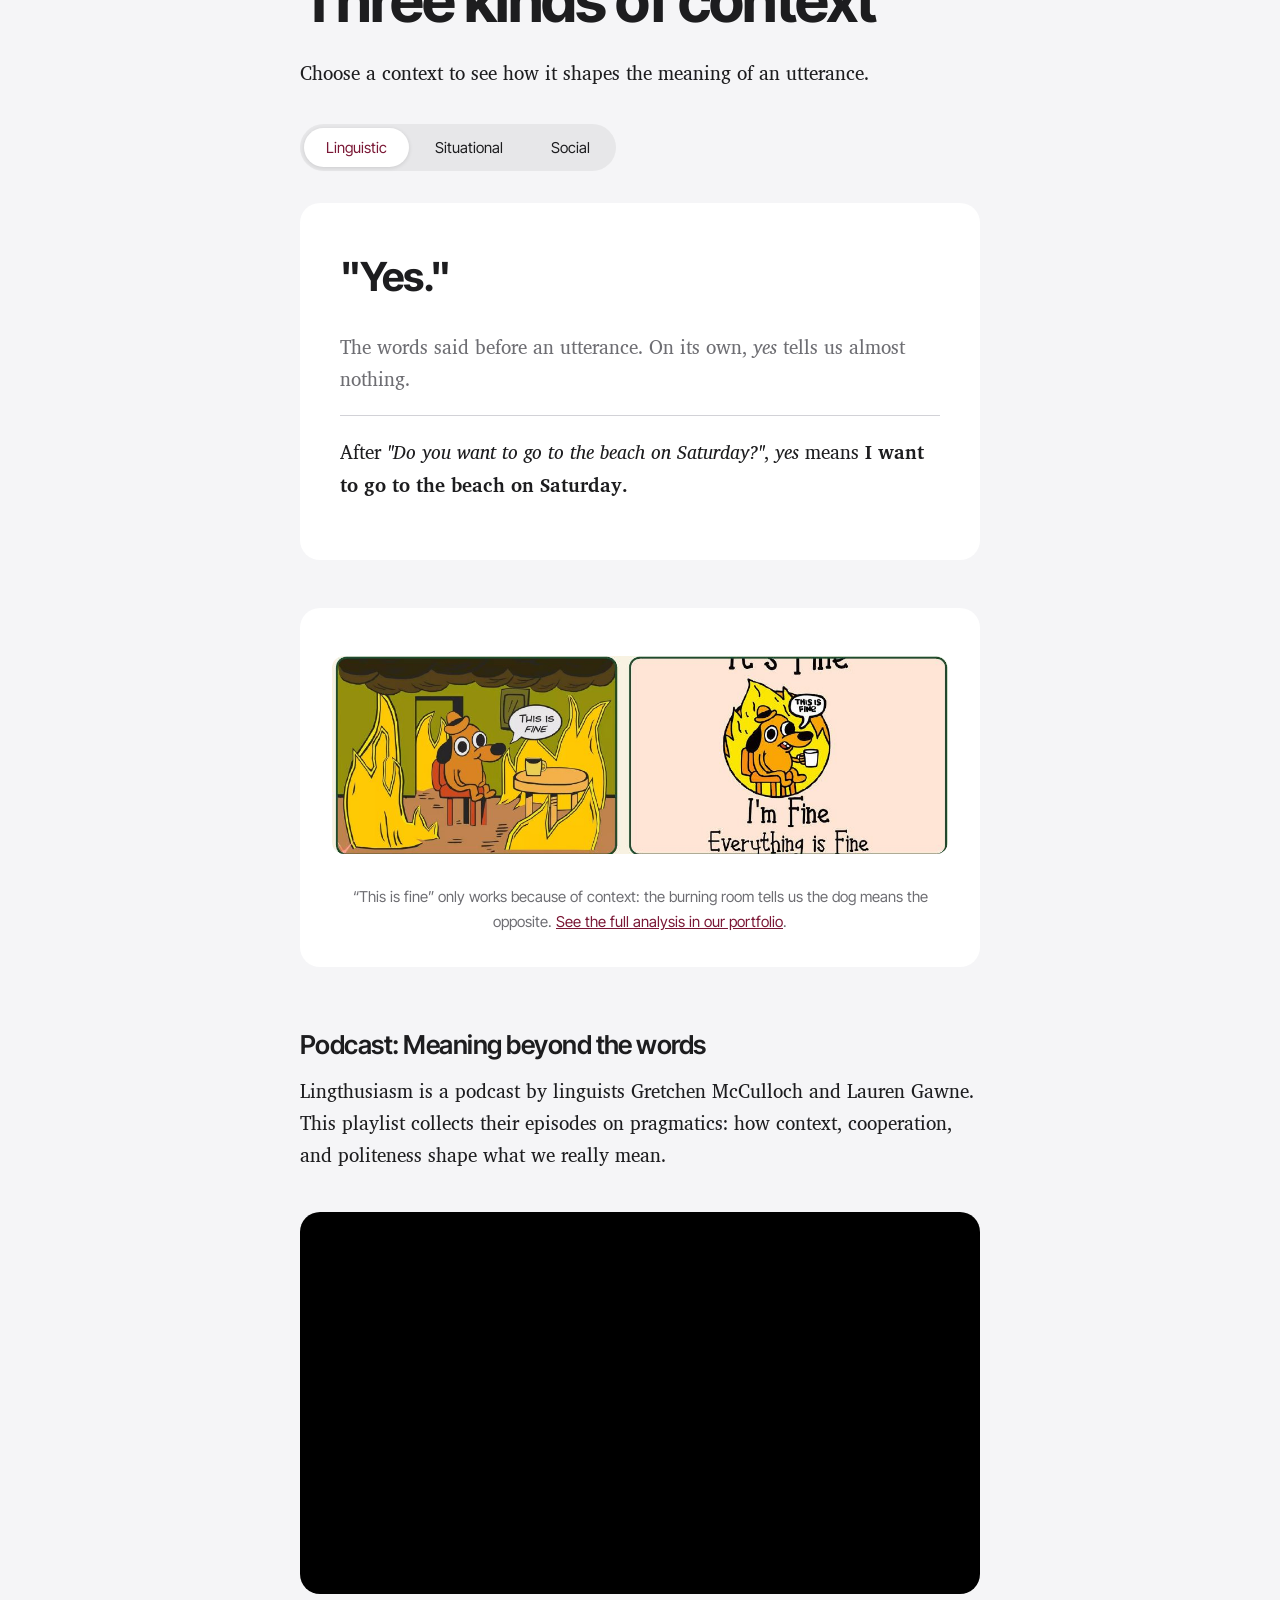
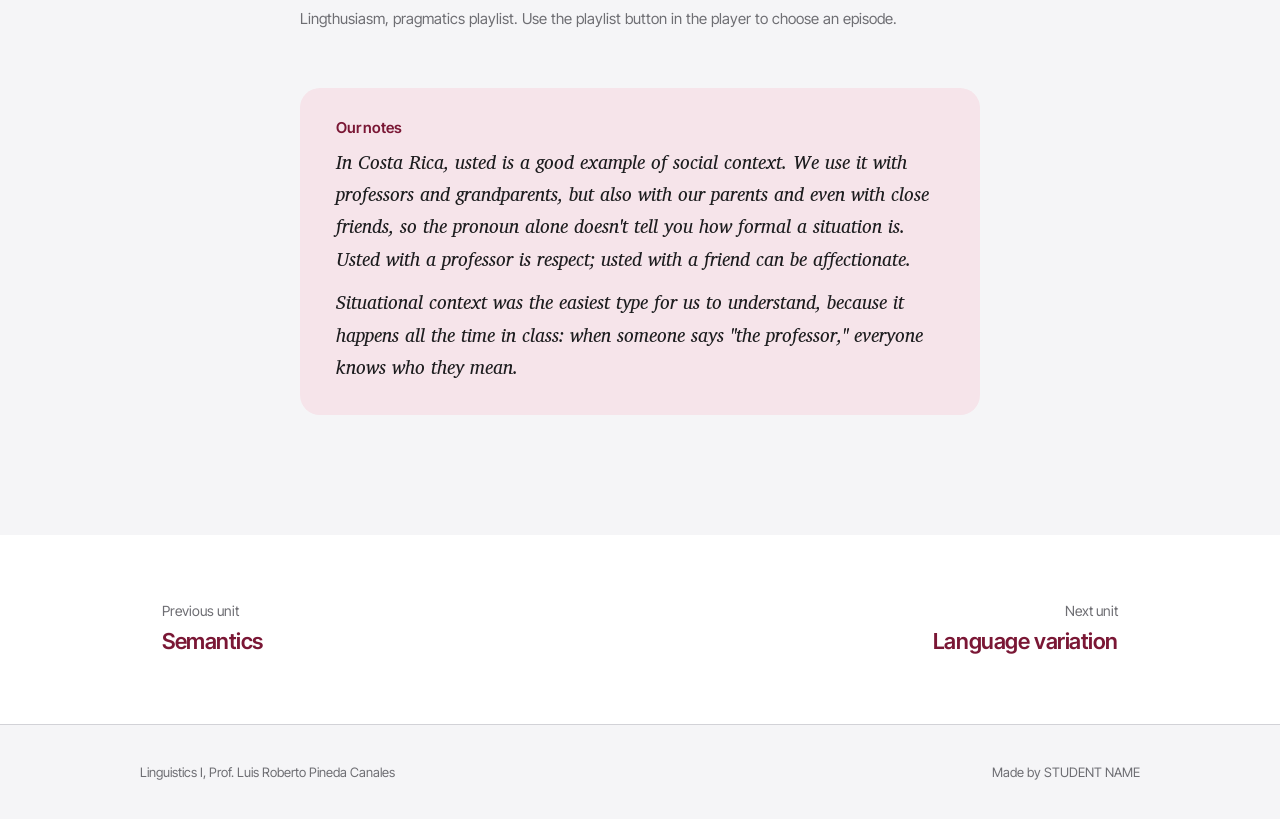
==== commit abbff79f: "Add portfolio, research report, variety vs variation" ====
--- a/pragmatics.html
+++ b/pragmatics.html
@@ -20,6 +20,7 @@
       <li><a href="pragmatics.html" aria-current="page">Pragmatics</a></li>
       <li><a href="variation.html">Variation</a></li>
       <li><a href="presentations.html">Presentations</a></li>
+      <li><a href="portfolio.html">Portfolio</a></li>
       <li><a href="reflection.html">Reflection</a></li>
     </ul>
   </div>
@@ -74,10 +75,10 @@
         <p class="reading">From a parent to a child, this isn't a question about ability. It's <strong>a polite request</strong>, and everyone understands it that way because of who is speaking to whom.</p>
       </div>
 
-      <div class="slot">
-        <strong>Add an image</strong>
-        A screenshot of a chat or meme where the meaning only makes sense with context.
-      </div>
+      <figure class="figure">
+        <img src="assets/portfolio/this-is-fine.jpg" alt="The This is fine meme: a dog drinking coffee in a room on fire" loading="lazy" style="border-radius:12px">
+        <figcaption>&ldquo;This is fine&rdquo; only works because of context: the burning room tells us the dog means the opposite. <a href="portfolio.html#this-is-fine">See the full analysis in our portfolio</a>.</figcaption>
+      </figure>
 
       <h3>Podcast: Meaning beyond the words</h3>
       <p>Lingthusiasm is a podcast by linguists Gretchen McCulloch and Lauren Gawne. This playlist collects their episodes on pragmatics: how context, cooperation, and politeness shape what we really mean.</p>
--- a/css/style.css
+++ b/css/style.css
@@ -285,6 +285,61 @@
 
 .aside { font-family: var(--display); font-size: 15px; color: var(--muted); line-height: 1.5; margin: -16px 0 32px; }
 
+
+/* ===== Portfolio ===== */
+.stats { display: flex; justify-content: center; gap: clamp(32px, 8vw, 96px); margin: 48px 0 0; flex-wrap: wrap; }
+.stats div { text-align: center; font-family: var(--display); }
+.stats b { display: block; font-size: clamp(48px, 7vw, 72px); font-weight: 700; letter-spacing: -0.04em; line-height: 1; color: #fff; }
+.stats span { font-size: 15px; color: var(--wine-light); }
+
+.filter-bar {
+  position: sticky; top: 52px; z-index: 15;
+  background: rgba(255, 255, 255, 0.86);
+  backdrop-filter: saturate(180%) blur(20px); -webkit-backdrop-filter: saturate(180%) blur(20px);
+  border-bottom: 1px solid rgba(0, 0, 0, 0.08);
+}
+.filter-inner { max-width: var(--max); margin: 0 auto; padding: 12px 22px; display: flex; align-items: center; gap: 14px; }
+.filter-inner > span { font-family: var(--display); font-size: 14px; color: var(--muted); white-space: nowrap; }
+.chips { display: flex; gap: 8px; flex-wrap: wrap; }
+.chip {
+  border: 1px solid var(--line); background: var(--paper); color: var(--ink); cursor: pointer;
+  font-family: var(--display); font-size: 14px; padding: 7px 14px; border-radius: 980px; white-space: nowrap;
+  transition: background .2s, color .2s, border-color .2s;
+}
+.chip:hover { border-color: var(--wine); }
+.chip[aria-pressed="true"] { background: var(--wine); border-color: var(--wine); color: #fff; }
+@media (max-width: 760px) {
+  .filter-inner { padding: 10px 0 10px 20px; }
+  .filter-inner > span { display: none; }
+  .chips { flex-wrap: nowrap; overflow-x: auto; scrollbar-width: none; padding-right: 20px; }
+  .chips::-webkit-scrollbar { display: none; }
+}
+
+.source-grid { display: grid; grid-template-columns: minmax(0, 5fr) minmax(0, 7fr); gap: 64px; align-items: start; }
+.source-media { position: sticky; top: 140px; }
+.source-media img { display: block; max-width: 100%; max-height: 560px; width: auto; height: auto; margin: 0 auto; border-radius: var(--radius); box-shadow: 0 2px 24px rgba(0, 0, 0, 0.10); }
+.source-kind { font-family: var(--display); font-size: 15px; font-weight: 600; color: var(--wine); margin: 0 0 8px; }
+.source-meta { font-family: var(--display); font-size: 15px; color: var(--muted); margin: 12px 0 0; line-height: 1.5; }
+.source-quote { font-family: var(--display); font-weight: 700; font-size: clamp(26px, 3.4vw, 36px); letter-spacing: -0.03em; line-height: 1.15; margin: 28px 0 32px; }
+.source-grid h2 { margin-bottom: 0; }
+.areas { margin: 0; }
+.area { border-top: 1px solid var(--line); padding: 18px 0; }
+.area:last-child { border-bottom: 1px solid var(--line); }
+.area dt { font-family: var(--display); font-size: 14px; font-weight: 600; color: var(--wine); letter-spacing: -0.01em; }
+.area dd { margin: 6px 0 0; font-size: 17px; line-height: 1.6; color: #3A3A3C; }
+.area[hidden] { display: none; }
+.filtered .area { border-bottom: 1px solid var(--line); }
+@media (max-width: 860px) {
+  .source-grid { grid-template-columns: 1fr; gap: 32px; }
+  .source-media { position: static; }
+  .source-media img { max-height: 420px; }
+}
+
+/* ===== Report ===== */
+.report-q { font-family: var(--display); font-size: clamp(24px, 3vw, 30px); font-weight: 600; letter-spacing: -0.02em; line-height: 1.3; border-left: 3px solid var(--wine); padding-left: 24px; margin: 24px 0 40px; }
+.cites { font-size: 15px; line-height: 1.6; color: var(--muted); padding-left: 2em; text-indent: -2em; }
+.cites p { margin: 0 0 10px; }
+
 @media (prefers-reduced-motion: reduce) {
   html { scroll-behavior: auto; }
   *, *::before, *::after { animation: none !important; transition: none !important; }
